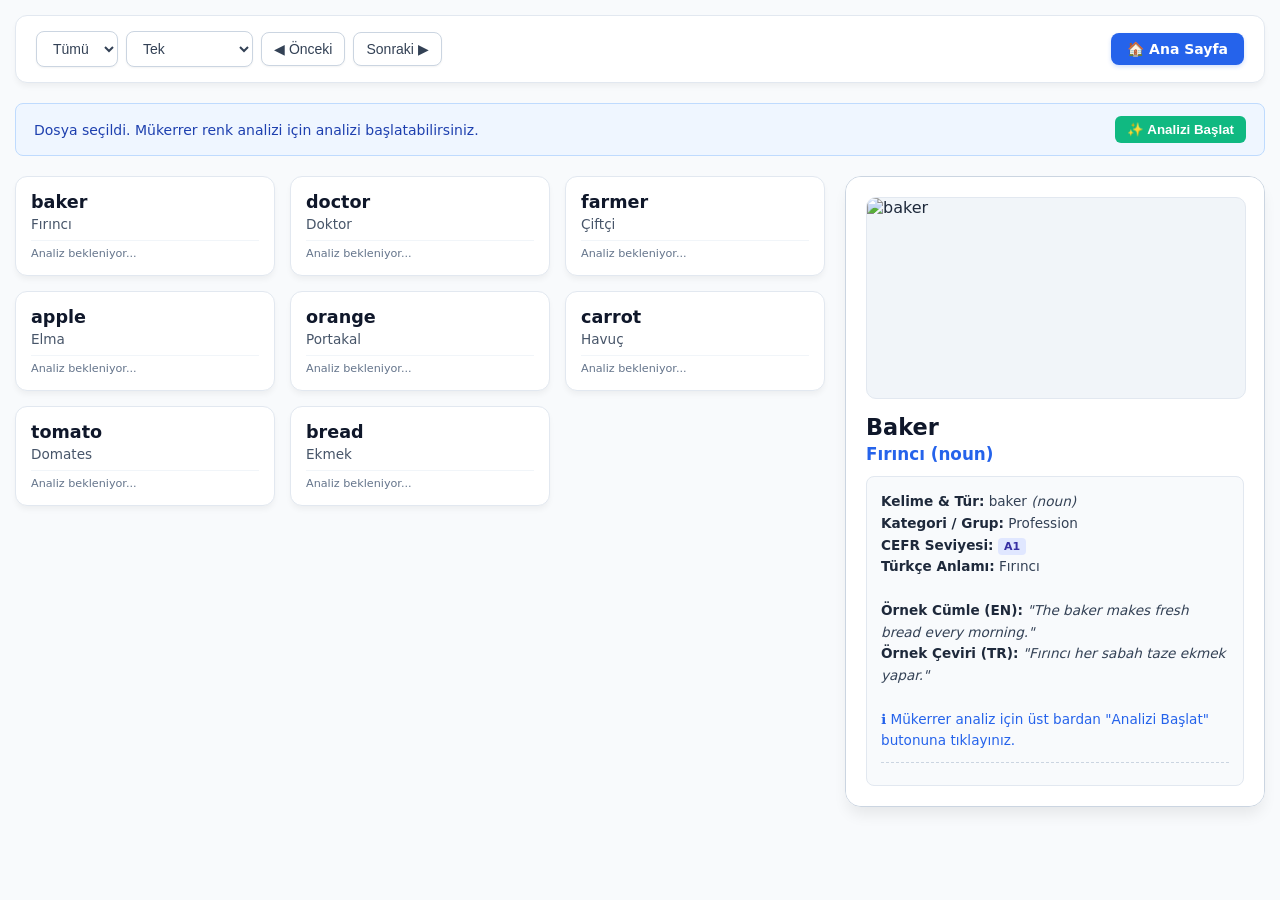
==== analiz.html @ 61b77012 "Update image loading and CEFR level comments" ====
<!DOCTYPE html>
<html lang="tr">
<head>
    <meta charset="UTF-8">
    <meta name="viewport" content="width=device-width, initial-scale=1.0">
    <title>Kelime Mükerrer Analizi - Tüm Seviyeler</title>
    <style>
        :root {
            --primary-color: #2563eb;
            --primary-hover: #1d4ed8;
            --bg-color: #f8fafc;
            --card-bg: #ffffff;
            --text-color: #1e293b;
            --duplicate-border: #ef4444;
            --duplicate-bg: #fef2f2;
            --info-bg: #eff6ff;
            --info-text: #1e40af;
        }
        
        body {
            font-family: system-ui, -apple-system, sans-serif;
            background-color: var(--bg-color);
            color: var(--text-color);
            margin: 0;
            padding: 15px;
        }

        .container {
            max-width: 1400px;
            margin: 0 auto;
        }

        header {
            background: var(--card-bg);
            border-radius: 12px;
            padding: 15px 20px;
            box-shadow: 0 4px 6px -1px rgba(0, 0, 0, 0.05);
            display: flex;
            justify-content: space-between;
            align-items: center;
            flex-wrap: wrap;
            gap: 12px;
            margin-bottom: 20px;
            border: 1px solid #e2e8f0;
        }

        .header-left {
            display: flex;
            align-items: center;
            gap: 8px;
            flex-wrap: wrap;
        }

        .app-select, .app-btn {
            background-color: #ffffff;
            border: 1px solid #cbd5e1;
            color: #334155;
            padding: 8px 12px;
            border-radius: 8px;
            font-weight: 500;
            font-size: 14px;
            outline: none;
            cursor: pointer;
            transition: all 0.2s;
            box-shadow: 0 1px 2px rgba(0,0,0,0.05);
        }

        .app-select:hover, .app-btn:hover {
            border-color: var(--primary-color);
            color: var(--primary-color);
        }

        .action-btn {
            background-color: #10b981;
            color: white;
            border: none;
            padding: 6px 12px;
            border-radius: 6px;
            font-weight: 600;
            cursor: pointer;
            transition: background 0.2s;
        }

        .action-btn:hover {
            background-color: #059669;
        }

        .home-btn {
            background-color: var(--primary-color);
            color: white;
            padding: 8px 16px;
            border-radius: 8px;
            text-decoration: none;
            font-weight: 600;
            font-size: 14px;
            display: inline-flex;
            align-items: center;
            gap: 6px;
            box-shadow: 0 2px 4px rgba(37, 99, 235, 0.2);
            transition: background 0.2s, transform 0.2s;
        }

        .home-btn:hover {
            background-color: var(--primary-hover);
            transform: translateY(-1px);
        }

        .info-bar {
            background: var(--info-bg);
            color: var(--info-text);
            padding: 12px 18px;
            border-radius: 8px;
            margin-bottom: 20px;
            font-size: 14px;
            font-weight: 500;
            display: flex;
            justify-content: space-between;
            align-items: center;
            flex-wrap: wrap;
            gap: 8px;
            border: 1px solid #bfdbfe;
        }

        .main-layout {
            display: grid;
            grid-template-columns: 1fr 420px;
            gap: 20px;
            align-items: start;
        }

        @media (max-width: 1024px) {
            .main-layout {
                grid-template-columns: 1fr;
            }
        }

        .cards-grid {
            display: grid;
            grid-template-columns: repeat(3, 1fr);
            gap: 15px;
        }

        @media (max-width: 768px) {
            .cards-grid {
                grid-template-columns: repeat(2, 1fr);
            }
        }

        @media (max-width: 480px) {
            .cards-grid {
                grid-template-columns: 1fr;
            }
        }

        .detail-sidebar {
            position: sticky;
            top: 20px;
            background: var(--card-bg);
            border: 1px solid #cbd5e1;
            border-radius: 16px;
            padding: 20px;
            box-shadow: 0 10px 15px -3px rgba(0, 0, 0, 0.08);
            max-height: calc(100vh - 40px);
            overflow-y: auto;
        }

        .detail-image-container {
            width: 100%;
            height: 200px;
            border-radius: 10px;
            overflow: hidden;
            background-color: #f1f5f9;
            margin-bottom: 15px;
            border: 1px solid #e2e8f0;
            display: flex;
            align-items: center;
            justify-content: center;
        }

        .detail-image-container img {
            width: 100%;
            height: 100%;
            object-fit: cover;
        }

        .detail-placeholder-text {
            color: #94a3b8;
            font-size: 0.9rem;
            text-align: center;
            padding: 10px;
        }

        .detail-title {
            font-size: 1.4rem;
            font-weight: 700;
            color: #0f172a;
            margin-bottom: 4px;
            text-transform: capitalize;
        }

        .detail-translation {
            font-size: 1.05rem;
            color: var(--primary-color);
            font-weight: 600;
            margin-bottom: 12px;
        }

        .detail-meta-box {
            background: #f8fafc;
            border: 1px solid #e2e8f0;
            border-radius: 8px;
            padding: 14px;
            font-size: 0.85rem;
            color: #334155;
            line-height: 1.6;
        }

        .detail-meta-box b {
            color: #1e293b;
        }

        .vocab-card {
            background: var(--card-bg);
            border-radius: 12px;
            padding: 15px;
            box-shadow: 0 4px 6px -1px rgba(0, 0, 0, 0.05);
            position: relative;
            transition: transform 0.2s, box-shadow 0.2s, border-color 0.2s;
            border: 1px solid #e2e8f0;
            cursor: pointer;
        }

        .vocab-card:hover {
            transform: translateY(-2px);
            box-shadow: 0 10px 15px -3px rgba(0, 0, 0, 0.08);
            border-color: var(--primary-color);
        }

        .vocab-card.active-card {
            border-color: var(--primary-color) !important;
            box-shadow: 0 0 0 3px rgba(37, 99, 235, 0.2);
        }

        .vocab-card.is-unique {
            border-color: #22c55e !important;
            background-color: #f0fdf4;
        }
        .vocab-card.is-unique .card-badge {
            background-color: #22c55e;
        }

        .vocab-card.is-first-repeat {
            border-color: var(--primary-color) !important;
            background-color: #eff6ff;
        }
        .vocab-card.is-first-repeat .card-badge {
            background-color: var(--primary-color);
        }

        .vocab-card.is-duplicate {
            border-color: var(--duplicate-border) !important;
            background-color: var(--duplicate-bg);
        }
        .vocab-card.is-duplicate .card-badge {
            background-color: var(--duplicate-border);
        }

        .card-badge {
            position: absolute;
            top: 10px;
            right: 10px;
            color: white;
            font-size: 9px;
            padding: 3px 6px;
            border-radius: 4px;
            font-weight: bold;
            letter-spacing: 0.5px;
        }

        .word-title {
            font-size: 1.1rem;
            font-weight: bold;
            margin-bottom: 4px;
            color: #0f172a;
        }

        .word-translation {
            color: #475569;
            margin-bottom: 8px;
            font-size: 0.85rem;
        }

        .word-meta {
            font-size: 0.7rem;
            color: #64748b;
            border-top: 1px solid #f1f5f9;
            padding-top: 6px;
            margin-top: 8px;
        }
    </style>
</head>
<body>
    <div class="container">
        <header>
            <div class="header-left">
                <select id="groupSelect" class="app-select" onchange="onGroupChange()">
                    <option value="all">Tümü</option>
                    <option value="a1">A1</option>
                    <option value="a2">A2</option>
                    <option value="b1">B1</option>
                    <option value="b2">B2</option>
                    <option value="c1">C1</option>
                    <option value="c2">C2</option>
                </select>

                <select id="fileSelect" class="app-select" onchange="onFileSelectChange(this.value)">
                    <option value="" disabled selected>Tek</option>
                </select>

                <button class="app-btn" onclick="navigateFile(-1)">◀ Önceki</button>
                <button class="app-btn" onclick="navigateFile(1)">Sonraki ▶</button>
            </div>
            <div>
                <a href="index.html" class="home-btn">🏠 Ana Sayfa</a>
            </div>
        </header>

        <div id="infoBar" class="info-bar">
            <span>Dosya seçildi. Mükerrer renk analizi için analizi başlatabilirsiniz.</span>
            <button class="action-btn" onclick="startGlobalAnalysis()">✨ Analizi Başlat</button>
        </div>

        <div class="main-layout">
            <div id="cardsContainer" class="cards-grid"></div>

            <div class="detail-sidebar" id="detailSidebar">
                <div class="detail-image-container" id="detailImageContainer">
                    <div class="detail-placeholder-text">Görsel yükleniyor...</div>
                </div>
                <div class="detail-title" id="detailTitle">Kelime Seçin</div>
                <div class="detail-translation" id="detailTranslation">Detay görmek için soldaki kartlardan birine tıklayın.</div>
                <div class="detail-meta-box" id="detailMetaBox">
                    Kelime ile ilgili detaylar ve dosya bilgileri burada görünecektir.
                </div>
            </div>
        </div>
    </div>

    <script>
        let globalWordMap = {};
        let allDaysFiles = [];
        let filteredFiles = [];
        let currentIndex = 0;
        let isAnalyzed = false;

        async function initApp() {
            try {
                allDaysFiles = [];
                const levelsConfig = [
                    { letter: 'a', level: 1 },
                    { letter: 'a', level: 2 },
                    { letter: 'b', level: 1 },
                    { letter: 'b', level: 2 },
                    { letter: 'c', level: 1 },
                    { letter: 'c', level: 2 }
                ];

                levelsConfig.forEach(cfg => {
                    for (let i = 0; i <= 50; i++) {
                        let groupNum = i < 10 ? '0' + i : '' + i;
                        let fileNum = cfg.level === 1 ? '1' + groupNum : '2' + groupNum;
                        allDaysFiles.push(`data/${cfg.letter}${fileNum}.json`);
                    }
                });

                filteredFiles = [...allDaysFiles];
                updateFileDropdown(filteredFiles);

                if (filteredFiles.length > 0) {
                    currentIndex = 0;
                    loadDayData(filteredFiles[0]);
                }
            } catch (error) {
                console.error("Başlangıç hatası:", error);
            }
        }

        async function startGlobalAnalysis() {
            const infoBar = document.getElementById('infoBar');
            infoBar.innerHTML = `<span>⏳ Tüm dosyalar taranıyor, lütfen bekleyin...</span>`;
            
            globalWordMap = {};
            let validFilesCount = 0;

            for (const file of allDaysFiles) {
                try {
                    const res = await fetch(file);
                    if (!res.ok) continue; 
                    
                    validFilesCount++;
                    const dayData = await res.json();
                    const wordsList = dayData.words || dayData.vocabulary || dayData;

                    if (Array.isArray(wordsList)) {
                        wordsList.forEach((item, index) => {
                            const wordKey = (item.word || item.term || "").trim().toLowerCase();
                            if (!wordKey) return;

                            if (!globalWordMap[wordKey]) {
                                globalWordMap[wordKey] = [];
                            }
                            globalWordMap[wordKey].push({ file: file, index: index, item: item });
                        });
                    }
                } catch (err) {}
            }

            isAnalyzed = true;
            infoBar.innerHTML = `
                <span>📁 Taranan Dosya: <b>${validFilesCount}</b> — <span style="color:#059669; font-weight:bold;">Mükerrer Analiz Tamamlandı</span></span>
                <button class="action-btn" onclick="startGlobalAnalysis()">✨ Tekrar Başlat</button>
            `;

            if (filteredFiles.length > 0) {
                loadDayData(filteredFiles[currentIndex]);
            }
        }

        function updateFileDropdown(files) {
            const select = document.getElementById('fileSelect');
            select.innerHTML = '<option value="" disabled selected>Tek</option>';

            files.forEach((file) => {
                const fileName = file.split('/').pop().replace('.json', '').toUpperCase();
                const option = document.createElement('option');
                option.value = file;
                option.textContent = `Dosya: ${fileName}`;
                select.appendChild(option);
            });
        }

        function onGroupChange() {
            const group = document.getElementById('groupSelect').value;
            
            if (group === 'all') {
                filteredFiles = [...allDaysFiles];
            } else {
                let targetLetter = group.charAt(0);
                let levelNum = group.charAt(1);
                
                filteredFiles = allDaysFiles.filter(file => {
                    const fileName = file.split('/').pop(); 
                    const isLetterMatch = fileName.startsWith(targetLetter);
                    const fileCode = fileName.replace('.json', ''); 
                    const isLevelMatch = levelNum === '1' ? fileCode[1] === '1' : fileCode[1] === '2';
                    return isLetterMatch && isLevelMatch;
                });
            }

            updateFileDropdown(filteredFiles);
            if (filteredFiles.length > 0) {
                currentIndex = 0;
                loadDayData(filteredFiles[0]);
            } else {
                document.getElementById('cardsContainer').innerHTML = `<p style="text-align:center; grid-column:1/-1; color:#64748b;">Bu grupta dosya bulunamadı.</p>`;
            }
        }

        function onFileSelectChange(file) {
            if (!file) return;
            currentIndex = filteredFiles.indexOf(file);
            loadDayData(file);
        }

        function navigateFile(direction) {
            if (filteredFiles.length === 0) return;
            currentIndex += direction;
            if (currentIndex < 0) currentIndex = filteredFiles.length - 1;
            if (currentIndex >= filteredFiles.length) currentIndex = 0;

            const targetFile = filteredFiles[currentIndex];
            document.getElementById('fileSelect').value = targetFile;
            loadDayData(targetFile);
        }

        async function loadDayData(file) {
            const container = document.getElementById('cardsContainer');
            container.innerHTML = '<p style="text-align:center; grid-column:1/-1; color:#64748b; padding: 20px;">Kelimeler yükleniyor...</p>';

            try {
                const res = await fetch(file);
                if (!res.ok) {
                    container.innerHTML = `<p style="text-align:center; grid-column:1/-1; color:#94a3b8; padding: 20px;">Bu dosya henüz oluşturulmamış veya boş.</p>`;
                    return;
                }

                const dayData = await res.json();
                const wordsList = dayData.words || dayData.vocabulary || dayData;

                container.innerHTML = '';

                if (Array.isArray(wordsList) && wordsList.length > 0) {
                    wordsList.forEach((item, index) => {
                        const card = createVocabCard(item, file, index);
                        container.appendChild(card);
                    });
                    
                    if (wordsList[0]) {
                        showWordDetail(wordsList[0], file, 0);
                    }
                } else {
                    container.innerHTML = `<p style="text-align:center; grid-column:1/-1; color:#64748b;">Bu dosyada kelime bulunamadı.</p>`;
                }
            } catch (err) {
                container.innerHTML = `<p style="text-align:center; grid-column:1/-1; color:#94a3b8; padding: 20px;">Bu dosya henüz oluşturulmamış.</p>`;
            }
        }

        function createVocabCard(item, currentFile, itemIndex) {
            const wordKey = (item.word || item.term || "").trim().toLowerCase();
            const appearances = globalWordMap[wordKey] || [];
            const count = appearances.length;
            
            let cardClass = '';
            let badgeText = '';

            if (!isAnalyzed || count === 0) {
                cardClass = '';
                badgeText = 'Normal';
            } else if (count === 1) {
                cardClass = 'is-unique';
                badgeText = 'Özgün';
            } else {
                const occurrenceObjIndex = appearances.findIndex(app => app.file === currentFile && app.index === itemIndex);
                const occurrenceIndex = occurrenceObjIndex !== -1 ? occurrenceObjIndex + 1 : 1;

                if (occurrenceIndex === 1) {
                    cardClass = 'is-first-repeat';
                    badgeText = '1. Geçiş';
                } else {
                    cardClass = 'is-duplicate';
                    badgeText = `${occurrenceIndex}. Geçiş`;
                }
            }

            const cardDiv = document.createElement('div');
            cardDiv.className = `vocab-card ${cardClass}`;
            cardDiv.onclick = () => {
                document.querySelectorAll('.vocab-card').forEach(c => c.classList.remove('active-card'));
                cardDiv.classList.add('active-card');
                showWordDetail(item, currentFile, itemIndex);
            };

            const wordText = item.word || item.term || '';
            const translationText = item.translation || item.meaning || item.turkish || '';
            const uniqueFiles = [...new Set(appearances.map(app => app.file))];

            cardDiv.innerHTML = `
                <div class="card-badge">${badgeText}</div>
                <div class="word-title">${wordText}</div>
                <div class="word-translation">${translationText}</div>
                <div class="word-meta">
                    ${isAnalyzed ? `Geçtiği Dosyalar (${uniqueFiles.length}): ${uniqueFiles.map(f => f.split('/').pop().replace('.json','')).join(', ')}` : 'Analiz bekleniyor...'}
                </div>
            `;

            return cardDiv;
        }

        function showWordDetail(item, currentFile, itemIndex) {
            const wordText = (item.word || item.term || '').trim();
            const wordKey = wordText.toLowerCase();
            const translationText = item.translation || item.meaning || item.turkish || '';
            const wordType = item.type || item.partOfSpeech || 'noun';
            
            // CEFR Seviyesi Çıkarımı
            let cefrLevel = item.level || item.cefr || '';
            if (!cefrLevel && currentFile) {
                const fileName = currentFile.split('/').pop().replace('.json', '').toLowerCase();
                if (fileName.length >= 2) {
                    cefrLevel = (fileName.charAt(0) + fileName.charAt(1)).toUpperCase();
                }
            }

            const category = item.category || item.group || item.topic || 'Genel Sözvarlığı';
            const collocatedVerbs = item.verbs || item.collocations || item.usableVerbs || item.relatedVerbs || [];

            document.getElementById('detailTitle').textContent = wordText;
            document.getElementById('detailTranslation').textContent = `${translationText} (${wordType})`;

            // WIKIPEDIA REST API İLE BİREBİR GERÇEK/ISABETLİ RESİM ÇEKME
            const imageContainer = document.getElementById('detailImageContainer');
            imageContainer.innerHTML = `<div class="detail-placeholder-text">🖼️ Görsel yükleniyor...</div>`;

            if (wordKey) {
                fetch(`https://en.wikipedia.org/api/rest_v1/page/summary/${encodeURIComponent(wordKey)}`)
                    .then(res => res.ok ? res.json() : null)
                    .then(wikiData => {
                        let finalImgUrl = '';
                        if (wikiData && wikiData.thumbnail && wikiData.thumbnail.source) {
                            finalImgUrl = wikiData.thumbnail.source;
                        } else if (wikiData && wikiData.originalimage && wikiData.originalimage.source) {
                            finalImgUrl = wikiData.originalimage.source;
                        } else {
                            finalImgUrl = `https://loremflickr.com/600/400/${encodeURIComponent(wordKey)}`;
                        }

                        imageContainer.innerHTML = `<img src="${finalImgUrl}" alt="${wordText}" onerror="this.onerror=null; this.src='https://loremflickr.com/600/400/${encodeURIComponent(wordKey)}';">`;
                    })
                    .catch(() => {
                        imageContainer.innerHTML = `<img src="https://loremflickr.com/600/400/${encodeURIComponent(wordKey)}" alt="${wordText}">`;
                    });
            }

            const appearances = globalWordMap[wordKey] || [];
            const uniqueFiles = [...new Set(appearances.map(app => app.file))];

            const exampleText = item.example_en || item.example || item.sentence || '';
            const trExampleText = item.example_tr || item.exampleTr || item.translationExample || '';

            let metaHtml = `<b>Kelime & Tür:</b> ${wordText} <i>(${wordType})</i><br>`;
            metaHtml += `<b>Kategori / Grup:</b> ${category}<br>`;
            metaHtml += `<b>CEFR Seviyesi:</b> <span style="background:#e0e7ff; color:#3730a3; padding:2px 6px; border-radius:4px; font-weight:bold; font-size:11px;">${cefrLevel}</span><br>`;
            metaHtml += `<b>Türkçe Anlamı:</b> ${translationText}<br>`;

            if (exampleText) {
                metaHtml += `<br><b>Örnek Cümle (EN):</b> <i>"${exampleText}"</i><br>`;
            }
            if (trExampleText) {
                metaHtml += `<b>Örnek Çeviri (TR):</b> <i>"${trExampleText}"</i><br>`;
            }

            if (Array.isArray(collocatedVerbs) && collocatedVerbs.length > 0) {
                metaHtml += `<br><b>İlişkili Fiiller:</b> ${collocatedVerbs.join(', ')}<br>`;
            } else if (typeof collocatedVerbs === 'string' && collocatedVerbs.trim() !== '') {
                metaHtml += `<br><b>İlişkili Fiiller:</b> ${collocatedVerbs}<br>`;
            }

            if (isAnalyzed) {
                metaHtml += `<br><b>Geçtiği Toplam Dosya Sayısı:</b> ${uniqueFiles.length}<br>`;
                metaHtml += `<b>Geçtiği Dosyalar:</b> ${uniqueFiles.map(f => f.split('/').pop().replace('.json','')).join(', ')}<br>`;
            } else {
                metaHtml += `<br><span style="color:#2563eb;">ℹ️ Mükerrer analiz için üst bardan "Analizi Başlat" butonuna tıklayınız.</span><br>`;
            }

            metaHtml += `<div id="apiExtraData" style="margin-top:10px; padding-top:8px; border-top:1px dashed #cbd5e1; font-size:0.85rem; color:#475569;">
                <i>⏳ Ses ve sözlük verileri yükleniyor...</i>
            </div>`;

            document.getElementById('detailMetaBox').innerHTML = metaHtml;

            // CANLI SÖZLÜK VE SES VERİSİ
            if (wordKey) {
                fetch(`https://api.dictionaryapi.dev/api/v2/entries/en/${encodeURIComponent(wordKey)}`)
                    .then(res => res.ok ? res.json() : null)
                    .then(data => {
                        const apiDiv = document.getElementById('apiExtraData');
                        if (!apiDiv) return;

                        if (data && data[0]) {
                            const entry = data[0];
                            let apiContent = '';

                            let audioUrl = '';
                            if (entry.phonetics) {
                                const aObj = entry.phonetics.find(p => p.audio && p.audio.trim() !== '');
                                if (aObj) audioUrl = aObj.audio;
                            }
                            const phoneticText = entry.phonetic || (entry.phonetics && entry.phonetics[0] ? entry.phonetics[0].text : '');

                            if (phoneticText || audioUrl) {
                                apiContent += `<b>Okunuş / Ses:</b> ${phoneticText || ''} `;
                                if (audioUrl) {
                                    apiContent += `<button onclick="new Audio('${audioUrl}').play()" style="padding:2px 6px; font-size:11px; cursor:pointer; border-radius:4px; border:1px solid #cbd5e1; background:#fff;">🔊 Dinle</button>`;
                                }
                                apiContent += `<br>`;
                            }

                            let synonyms = [], antonyms = [];
                            if (entry.meanings) {
                                entry.meanings.forEach(m => {
                                    if (m.synonyms) synonyms.push(...m.synonyms);
                                    if (m.antonyms) antonyms.push(...m.antonyms);
                                    if (m.definitions) {
                                        m.definitions.forEach(d => {
                                            if (d.synonyms) synonyms.push(...d.synonyms);
                                            if (d.antonyms) antonyms.push(...d.antonyms);
                                        });
                                    }
                                });
                            }

                            synonyms = [...new Set(synonyms)].slice(0, 4);
                            antonyms = [...new Set(antonyms)].slice(0, 4);

                            if (synonyms.length > 0) {
                                apiContent += `<b>Eş Anlamlılar:</b> ${synonyms.join(', ')}<br>`;
                            }
                            if (antonyms.length > 0) {
                                apiContent += `<b>Zıt Anlamlılar:</b> ${antonyms.join(', ')}<br>`;
                            }

                            apiDiv.innerHTML = apiContent || '';
                        } else {
                            apiDiv.innerHTML = '';
                        }
                    })
                    .catch(() => {
                        const apiDiv = document.getElementById('apiExtraData');
                        if (apiDiv) apiDiv.innerHTML = '';
                    });
            }
        }

        initApp();
    </script>
</body>
</html>
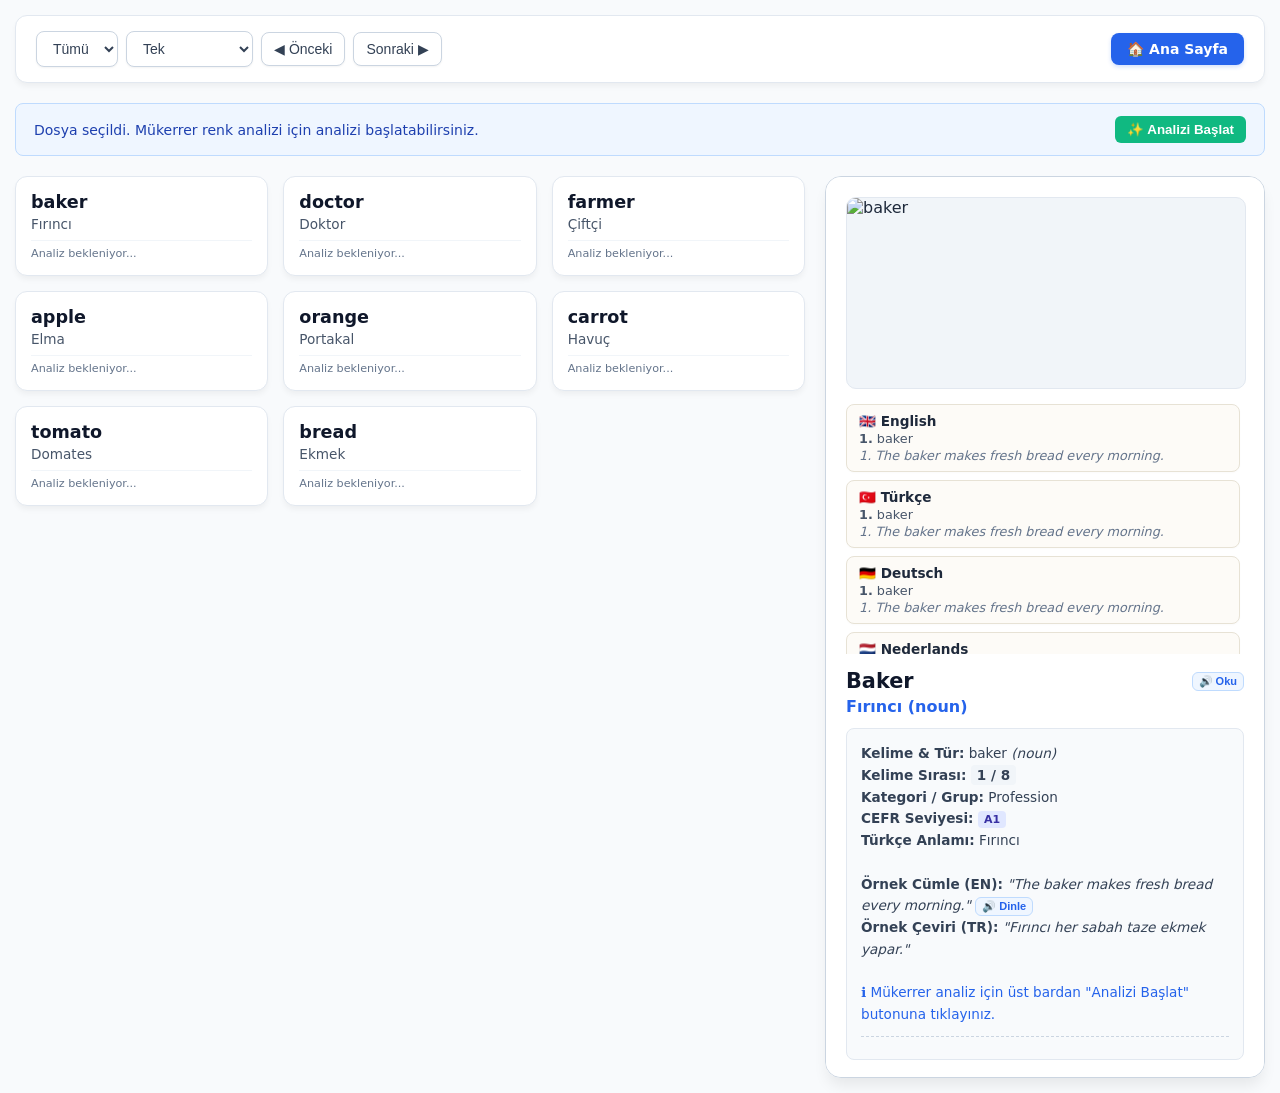
==== commit 29f0ffcb: "Enhance layout and add multi-language support Updated layout and added multi-language translation co" ====
--- a/analiz.html
+++ b/analiz.html
@@ -123,7 +123,7 @@
 
         .main-layout {
             display: grid;
-            grid-template-columns: 1fr 420px;
+            grid-template-columns: 1fr 440px;
             gap: 20px;
             align-items: start;
         }
@@ -166,7 +166,7 @@
 
         .detail-image-container {
             width: 100%;
-            height: 200px;
+            height: 190px;
             border-radius: 10px;
             overflow: hidden;
             background-color: #f1f5f9;
@@ -190,16 +190,53 @@
             padding: 10px;
         }
 
+        /* ÇOK DİLLİ ÇEVİRİ KUTULARI (İKİNCİ RESİM STİLİ) */
+        .multi-lang-container {
+            display: flex;
+            flex-direction: column;
+            gap: 8px;
+            margin-bottom: 15px;
+            max-height: 250px;
+            overflow-y: auto;
+            padding-right: 4px;
+        }
+
+        .lang-card {
+            background: #fdfbf7;
+            border: 1px solid #e7e2d5;
+            border-radius: 8px;
+            padding: 8px 12px;
+            font-size: 0.85rem;
+            box-shadow: 0 1px 2px rgba(0,0,0,0.02);
+        }
+
+        .lang-card-header {
+            font-weight: bold;
+            color: #1e293b;
+            margin-bottom: 2px;
+            display: flex;
+            align-items: center;
+            gap: 6px;
+        }
+
+        .lang-card-body {
+            color: #475569;
+            font-size: 0.8rem;
+        }
+
         .detail-title {
-            font-size: 1.4rem;
+            font-size: 1.3rem;
             font-weight: 700;
             color: #0f172a;
             margin-bottom: 4px;
             text-transform: capitalize;
+            display: flex;
+            align-items: center;
+            justify-content: space-between;
         }
 
         .detail-translation {
-            font-size: 1.05rem;
+            font-size: 1rem;
             color: var(--primary-color);
             font-weight: 600;
             margin-bottom: 12px;
@@ -215,8 +252,24 @@
             line-height: 1.6;
         }
 
-        .detail-meta-box b {
-            color: #1e293b;
+        .audio-btn {
+            background: #eff6ff;
+            border: 1px solid #bfdbfe;
+            color: #2563eb;
+            padding: 2px 6px;
+            border-radius: 6px;
+            font-size: 11px;
+            font-weight: 600;
+            cursor: pointer;
+            transition: all 0.2s;
+            display: inline-flex;
+            align-items: center;
+            gap: 4px;
+        }
+
+        .audio-btn:hover {
+            background: #2563eb;
+            color: white;
         }
 
         .vocab-card {
@@ -334,11 +387,22 @@
             <div id="cardsContainer" class="cards-grid"></div>
 
             <div class="detail-sidebar" id="detailSidebar">
+                <!-- 1. GÖRSEL KUTUSU -->
                 <div class="detail-image-container" id="detailImageContainer">
                     <div class="detail-placeholder-text">Görsel yükleniyor...</div>
                 </div>
-                <div class="detail-title" id="detailTitle">Kelime Seçin</div>
+
+                <!-- 2. ÇOK DİLLİ ÇEVİRİ KUTULARI (RESİM ALTI) -->
+                <div id="multiLangContainer" class="multi-lang-container">
+                    <div style="font-size:0.8rem; color:#94a3b8; text-align:center; padding: 10px;">Çok dilli çeviriler yükleniyor...</div>
+                </div>
+
+                <div class="detail-title">
+                    <span id="detailTitle">Kelime Seçin</span>
+                    <button id="detailTitleAudio" class="audio-btn" style="display:none;" onclick="speakText(currentSelectedWord)">🔊 Oku</button>
+                </div>
                 <div class="detail-translation" id="detailTranslation">Detay görmek için soldaki kartlardan birine tıklayın.</div>
+                
                 <div class="detail-meta-box" id="detailMetaBox">
                     Kelime ile ilgili detaylar ve dosya bilgileri burada görünecektir.
                 </div>
@@ -352,6 +416,38 @@
         let filteredFiles = [];
         let currentIndex = 0;
         let isAnalyzed = false;
+        let currentSelectedWord = "";
+
+        const TARGET_LANGS = [
+            { code: 'en', flag: '🇬🇧', name: 'English' },
+            { code: 'tr', flag: '🇹🇷', name: 'Türkçe' },
+            { code: 'de', flag: '🇩🇪', name: 'Deutsch' },
+            { code: 'nl', flag: '🇳🇱', name: 'Nederlands' },
+            { code: 'fr', flag: '🇫🇷', name: 'Français' },
+            { code: 'ru', flag: '🇷🇺', name: 'Русский' },
+            { code: 'ku', flag: '🏴', name: 'Kurdî' },
+            { code: 'ar', flag: '🇸🇦', name: 'العربية', rtl: true },
+            { code: 'es', flag: '🇪🇸', name: 'Español' },
+            { code: 'it', flag: '🇮🇹', name: 'Italiano' },
+            { code: 'pt', flag: '🇵🇹', name: 'Português' },
+            { code: 'ko', flag: '🇰🇷', name: '한국어' },
+            { code: 'ja', flag: '🇯🇵', name: '日本語' },
+            { code: 'zh', flag: '🇨🇳', name: '中文' },
+            { code: 'vi', flag: '🇻🇳', name: 'Tiếng Việt' }
+        ];
+
+        function speakText(text) {
+            if (!text) return;
+            if ('speechSynthesis' in window) {
+                window.speechSynthesis.cancel();
+                const utterance = new SpeechSynthesisUtterance(text);
+                utterance.lang = 'en-US';
+                utterance.rate = 0.9;
+                window.speechSynthesis.speak(utterance);
+            } else {
+                alert("Tarayıcınız seslendirme özelliğini desteklemiyor.");
+            }
+        }
 
         async function initApp() {
             try {
@@ -501,12 +597,12 @@
 
                 if (Array.isArray(wordsList) && wordsList.length > 0) {
                     wordsList.forEach((item, index) => {
-                        const card = createVocabCard(item, file, index);
+                        const card = createVocabCard(item, file, index, wordsList.length);
                         container.appendChild(card);
                     });
                     
                     if (wordsList[0]) {
-                        showWordDetail(wordsList[0], file, 0);
+                        showWordDetail(wordsList[0], file, 0, wordsList.length);
                     }
                 } else {
                     container.innerHTML = `<p style="text-align:center; grid-column:1/-1; color:#64748b;">Bu dosyada kelime bulunamadı.</p>`;
@@ -516,7 +612,7 @@
             }
         }
 
-        function createVocabCard(item, currentFile, itemIndex) {
+        function createVocabCard(item, currentFile, itemIndex, totalCount) {
             const wordKey = (item.word || item.term || "").trim().toLowerCase();
             const appearances = globalWordMap[wordKey] || [];
             const count = appearances.length;
@@ -548,7 +644,7 @@
             cardDiv.onclick = () => {
                 document.querySelectorAll('.vocab-card').forEach(c => c.classList.remove('active-card'));
                 cardDiv.classList.add('active-card');
-                showWordDetail(item, currentFile, itemIndex);
+                showWordDetail(item, currentFile, itemIndex, totalCount);
             };
 
             const wordText = item.word || item.term || '';
@@ -567,13 +663,58 @@
             return cardDiv;
         }
 
-        function showWordDetail(item, currentFile, itemIndex) {
+        // ÇOK DİLLİ DİNAMİK ÇEVİRİLERİ ÇEKME FONKSİYONU
+        async function loadMultiLangTranslations(word, sentence) {
+            const container = document.getElementById('multiLangContainer');
+            container.innerHTML = `<div style="font-size:0.8rem; color:#64748b; text-align:center; padding: 8px;">🌐 Çeviriler yükleniyor...</div>`;
+
+            let htmlContent = '';
+
+            for (let lang of TARGET_LANGS) {
+                let translatedWord = word;
+                let translatedSentence = sentence || '';
+
+                if (lang.code !== 'en') {
+                    try {
+                        let resWord = await fetch(`https://api.mymemory.translated.net/get?q=${encodeURIComponent(word)}&langpair=en|${lang.code}`);
+                        let dataWord = await resWord.json();
+                        if (dataWord && dataWord.responseData && dataWord.responseData.translatedText) {
+                            translatedWord = dataWord.responseData.translatedText;
+                        }
+
+                        if (sentence) {
+                            let resSent = await fetch(`https://api.mymemory.translated.net/get?q=${encodeURIComponent(sentence)}&langpair=en|${lang.code}`);
+                            let dataSent = await resSent.json();
+                            if (dataSent && dataSent.responseData && dataSent.responseData.translatedText) {
+                                translatedSentence = dataSent.responseData.translatedText;
+                            }
+                        }
+                    } catch (e) {
+                        // Çeviri başarısız olursa orijinal kelimeyi göster
+                    }
+                }
+
+                const dirAttr = lang.rtl ? 'dir="rtl"' : '';
+                htmlContent += `
+                    <div class="lang-card" ${dirAttr}>
+                        <div class="lang-card-header">${lang.flag} ${lang.name}</div>
+                        <div class="lang-card-body"><b>1.</b> ${translatedWord}</div>
+                        ${translatedSentence ? `<div class="lang-card-body" style="margin-top:2px; font-style:italic; color:#64748b;">1. ${translatedSentence}</div>` : ''}
+                    </div>
+                `;
+            }
+
+            container.innerHTML = htmlContent;
+        }
+
+        function showWordDetail(item, currentFile, itemIndex, totalCount) {
             const wordText = (item.word || item.term || '').trim();
             const wordKey = wordText.toLowerCase();
+            currentSelectedWord = wordText;
+
             const translationText = item.translation || item.meaning || item.turkish || '';
             const wordType = item.type || item.partOfSpeech || 'noun';
             
-            // CEFR Seviyesi Çıkarımı
             let cefrLevel = item.level || item.cefr || '';
             if (!cefrLevel && currentFile) {
                 const fileName = currentFile.split('/').pop().replace('.json', '').toLowerCase();
@@ -586,9 +727,10 @@
             const collocatedVerbs = item.verbs || item.collocations || item.usableVerbs || item.relatedVerbs || [];
 
             document.getElementById('detailTitle').textContent = wordText;
+            document.getElementById('detailTitleAudio').style.display = 'inline-flex';
             document.getElementById('detailTranslation').textContent = `${translationText} (${wordType})`;
 
-            // WIKIPEDIA REST API İLE BİREBİR GERÇEK/ISABETLİ RESİM ÇEKME
+            // WIKIPEDIA GÖRSELİ
             const imageContainer = document.getElementById('detailImageContainer');
             imageContainer.innerHTML = `<div class="detail-placeholder-text">🖼️ Görsel yükleniyor...</div>`;
 
@@ -612,19 +754,25 @@
                     });
             }
 
+            const exampleText = item.example_en || item.example || item.sentence || '';
+            const trExampleText = item.example_tr || item.exampleTr || item.translationExample || '';
+
+            // RESİM ALTI ÇOK DİLLİ ÇEVİRİLERİ TETİKLE
+            loadMultiLangTranslations(wordText, exampleText);
+
             const appearances = globalWordMap[wordKey] || [];
             const uniqueFiles = [...new Set(appearances.map(app => app.file))];
 
-            const exampleText = item.example_en || item.example || item.sentence || '';
-            const trExampleText = item.example_tr || item.exampleTr || item.translationExample || '';
-
             let metaHtml = `<b>Kelime & Tür:</b> ${wordText} <i>(${wordType})</i><br>`;
+            metaHtml += `<b>Kelime Sırası:</b> <span style="background:#f1f5f9; padding:2px 6px; border-radius:4px; font-weight:bold;">${itemIndex + 1} / ${totalCount || 10}</span><br>`;
             metaHtml += `<b>Kategori / Grup:</b> ${category}<br>`;
             metaHtml += `<b>CEFR Seviyesi:</b> <span style="background:#e0e7ff; color:#3730a3; padding:2px 6px; border-radius:4px; font-weight:bold; font-size:11px;">${cefrLevel}</span><br>`;
             metaHtml += `<b>Türkçe Anlamı:</b> ${translationText}<br>`;
 
             if (exampleText) {
-                metaHtml += `<br><b>Örnek Cümle (EN):</b> <i>"${exampleText}"</i><br>`;
+                const escapedSentence = exampleText.replace(/'/g, "\\'");
+                metaHtml += `<br><b>Örnek Cümle (EN):</b> <i>"${exampleText}"</i> `;
+                metaHtml += `<button class="audio-btn" onclick="speakText('${escapedSentence}')">🔊 Dinle</button><br>`;
             }
             if (trExampleText) {
                 metaHtml += `<b>Örnek Çeviri (TR):</b> <i>"${trExampleText}"</i><br>`;
@@ -644,12 +792,11 @@
             }
 
             metaHtml += `<div id="apiExtraData" style="margin-top:10px; padding-top:8px; border-top:1px dashed #cbd5e1; font-size:0.85rem; color:#475569;">
-                <i>⏳ Ses ve sözlük verileri yükleniyor...</i>
+                <i>⏳ Ek sözlük verileri yükleniyor...</i>
             </div>`;
 
             document.getElementById('detailMetaBox').innerHTML = metaHtml;
 
-            // CANLI SÖZLÜK VE SES VERİSİ
             if (wordKey) {
                 fetch(`https://api.dictionaryapi.dev/api/v2/entries/en/${encodeURIComponent(wordKey)}`)
                     .then(res => res.ok ? res.json() : null)
@@ -660,20 +807,10 @@
                         if (data && data[0]) {
                             const entry = data[0];
                             let apiContent = '';
-
-                            let audioUrl = '';
-                            if (entry.phonetics) {
-                                const aObj = entry.phonetics.find(p => p.audio && p.audio.trim() !== '');
-                                if (aObj) audioUrl = aObj.audio;
-                            }
                             const phoneticText = entry.phonetic || (entry.phonetics && entry.phonetics[0] ? entry.phonetics[0].text : '');
 
-                            if (phoneticText || audioUrl) {
-                                apiContent += `<b>Okunuş / Ses:</b> ${phoneticText || ''} `;
-                                if (audioUrl) {
-                                    apiContent += `<button onclick="new Audio('${audioUrl}').play()" style="padding:2px 6px; font-size:11px; cursor:pointer; border-radius:4px; border:1px solid #cbd5e1; background:#fff;">🔊 Dinle</button>`;
-                                }
-                                apiContent += `<br>`;
+                            if (phoneticText) {
+                                apiContent += `<b>Fonetik Okunuş:</b> ${phoneticText}<br>`;
                             }
 
                             let synonyms = [], antonyms = [];
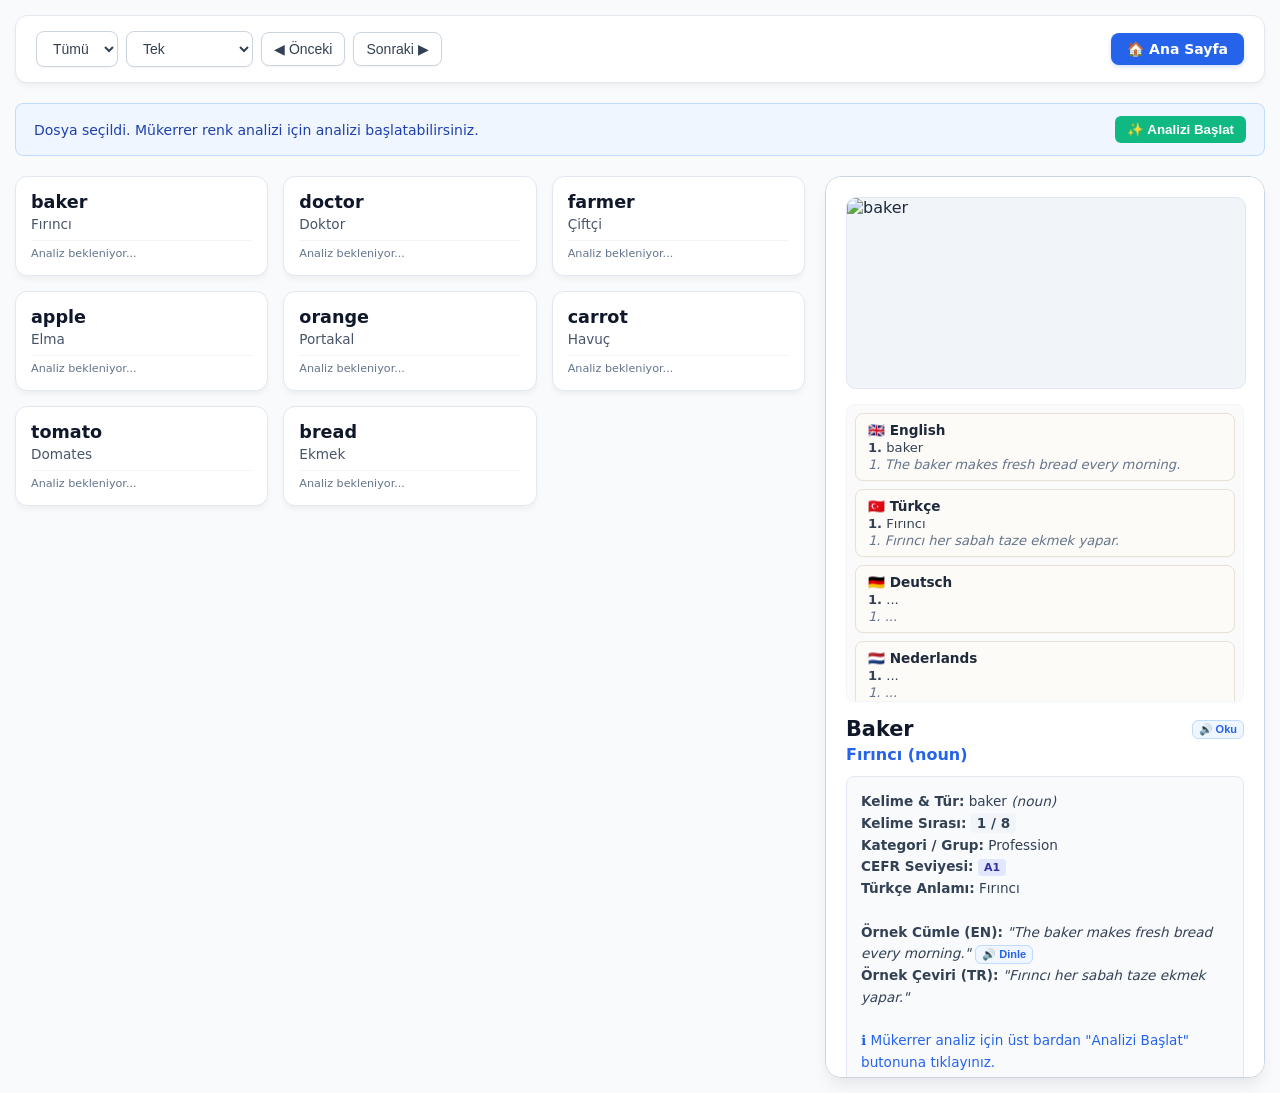
==== commit b545ccb6: "Refactor multi-language translation panel and styles" ====
--- a/analiz.html
+++ b/analiz.html
@@ -190,15 +190,19 @@
             padding: 10px;
         }
 
-        /* ÇOK DİLLİ ÇEVİRİ KUTULARI (İKİNCİ RESİM STİLİ) */
+        /* ÇOK DİLLİ ÇEVİRİ KUTULARI (2. RESİM FORMATI) */
         .multi-lang-container {
             display: flex;
             flex-direction: column;
             gap: 8px;
             margin-bottom: 15px;
-            max-height: 250px;
+            max-height: 280px;
             overflow-y: auto;
             padding-right: 4px;
+            border: 1px solid #f1f5f9;
+            padding: 8px;
+            border-radius: 8px;
+            background: #fafafa;
         }
 
         .lang-card {
@@ -220,8 +224,9 @@
         }
 
         .lang-card-body {
-            color: #475569;
-            font-size: 0.8rem;
+            color: #334155;
+            font-size: 0.82rem;
+            word-break: break-word;
         }
 
         .detail-title {
@@ -387,16 +392,15 @@
             <div id="cardsContainer" class="cards-grid"></div>
 
             <div class="detail-sidebar" id="detailSidebar">
-                <!-- 1. GÖRSEL KUTUSU -->
+                <!-- 1. RESİM -->
                 <div class="detail-image-container" id="detailImageContainer">
                     <div class="detail-placeholder-text">Görsel yükleniyor...</div>
                 </div>
 
-                <!-- 2. ÇOK DİLLİ ÇEVİRİ KUTULARI (RESİM ALTI) -->
-                <div id="multiLangContainer" class="multi-lang-container">
-                    <div style="font-size:0.8rem; color:#94a3b8; text-align:center; padding: 10px;">Çok dilli çeviriler yükleniyor...</div>
-                </div>
-
+                <!-- 2. RESMİN ALTINDAKİ ÇOK DİLLİ ÇEVİRİ PANELİ -->
+                <div id="multiLangContainer" class="multi-lang-container"></div>
+
+                <!-- 3. KELİME DETAYLARI -->
                 <div class="detail-title">
                     <span id="detailTitle">Kelime Seçin</span>
                     <button id="detailTitleAudio" class="audio-btn" style="display:none;" onclick="speakText(currentSelectedWord)">🔊 Oku</button>
@@ -404,7 +408,7 @@
                 <div class="detail-translation" id="detailTranslation">Detay görmek için soldaki kartlardan birine tıklayın.</div>
                 
                 <div class="detail-meta-box" id="detailMetaBox">
-                    Kelime ile ilgili detaylar ve dosya bilgileri burada görünecektir.
+                    Kelime ile ilgili detaylar burada görünecektir.
                 </div>
             </div>
         </div>
@@ -444,8 +448,6 @@
                 utterance.lang = 'en-US';
                 utterance.rate = 0.9;
                 window.speechSynthesis.speak(utterance);
-            } else {
-                alert("Tarayıcınız seslendirme özelliğini desteklemiyor.");
             }
         }
 
@@ -663,48 +665,56 @@
             return cardDiv;
         }
 
-        // ÇOK DİLLİ DİNAMİK ÇEVİRİLERİ ÇEKME FONKSİYONU
-        async function loadMultiLangTranslations(word, sentence) {
+        // DİNAMİK PARALEL ÇEVİRİ İŞLEMİ
+        function renderMultiLangPanel(word, sentence, turkishTranslation, trSentence) {
             const container = document.getElementById('multiLangContainer');
-            container.innerHTML = `<div style="font-size:0.8rem; color:#64748b; text-align:center; padding: 8px;">🌐 Çeviriler yükleniyor...</div>`;
-
-            let htmlContent = '';
-
-            for (let lang of TARGET_LANGS) {
-                let translatedWord = word;
-                let translatedSentence = sentence || '';
-
-                if (lang.code !== 'en') {
-                    try {
-                        let resWord = await fetch(`https://api.mymemory.translated.net/get?q=${encodeURIComponent(word)}&langpair=en|${lang.code}`);
-                        let dataWord = await resWord.json();
-                        if (dataWord && dataWord.responseData && dataWord.responseData.translatedText) {
-                            translatedWord = dataWord.responseData.translatedText;
+            container.innerHTML = '';
+
+            // Paneli anında doldur
+            TARGET_LANGS.forEach(lang => {
+                const card = document.createElement('div');
+                card.className = 'lang-card';
+                if (lang.rtl) card.setAttribute('dir', 'rtl');
+                card.id = `lang-card-${lang.code}`;
+
+                let defaultWord = (lang.code === 'en') ? word : (lang.code === 'tr' ? (turkishTranslation || word) : '...');
+                let defaultSentence = (lang.code === 'en') ? sentence : (lang.code === 'tr' ? (trSentence || sentence) : '...');
+
+                card.innerHTML = `
+                    <div class="lang-card-header">${lang.flag} ${lang.name}</div>
+                    <div class="lang-card-body" id="lang-word-${lang.code}"><b>1.</b> ${defaultWord}</div>
+                    ${sentence ? `<div class="lang-card-body" id="lang-sent-${lang.code}" style="margin-top:2px; font-style:italic; color:#64748b;">1. ${defaultSentence}</div>` : ''}
+                `;
+                container.appendChild(card);
+            });
+
+            // Arka planda dilleri tek tek paralel çevir (Kilitleme yapmaz)
+            TARGET_LANGS.forEach(async (lang) => {
+                if (lang.code === 'en') return;
+                if (lang.code === 'tr' && turkishTranslation) return;
+
+                try {
+                    // Kelime Çevirisi
+                    const resWord = await fetch(`https://api.mymemory.translated.net/get?q=${encodeURIComponent(word)}&langpair=en|${lang.code}`);
+                    const dataWord = await resWord.json();
+                    if (dataWord && dataWord.responseData && dataWord.responseData.translatedText) {
+                        const wordElem = document.getElementById(`lang-word-${lang.code}`);
+                        if (wordElem) wordElem.innerHTML = `<b>1.</b> ${dataWord.responseData.translatedText}`;
+                    }
+
+                    // Cümle Çevirisi
+                    if (sentence && !(lang.code === 'tr' && trSentence)) {
+                        const resSent = await fetch(`https://api.mymemory.translated.net/get?q=${encodeURIComponent(sentence)}&langpair=en|${lang.code}`);
+                        const dataSent = await resSent.json();
+                        if (dataSent && dataSent.responseData && dataSent.responseData.translatedText) {
+                            const sentElem = document.getElementById(`lang-sent-${lang.code}`);
+                            if (sentElem) sentElem.innerHTML = `1. ${dataSent.responseData.translatedText}`;
                         }
-
-                        if (sentence) {
-                            let resSent = await fetch(`https://api.mymemory.translated.net/get?q=${encodeURIComponent(sentence)}&langpair=en|${lang.code}`);
-                            let dataSent = await resSent.json();
-                            if (dataSent && dataSent.responseData && dataSent.responseData.translatedText) {
-                                translatedSentence = dataSent.responseData.translatedText;
-                            }
-                        }
-                    } catch (e) {
-                        // Çeviri başarısız olursa orijinal kelimeyi göster
                     }
+                } catch (e) {
+                    console.warn(`${lang.name} çevirisi alınamadı`);
                 }
-
-                const dirAttr = lang.rtl ? 'dir="rtl"' : '';
-                htmlContent += `
-                    <div class="lang-card" ${dirAttr}>
-                        <div class="lang-card-header">${lang.flag} ${lang.name}</div>
-                        <div class="lang-card-body"><b>1.</b> ${translatedWord}</div>
-                        ${translatedSentence ? `<div class="lang-card-body" style="margin-top:2px; font-style:italic; color:#64748b;">1. ${translatedSentence}</div>` : ''}
-                    </div>
-                `;
-            }
-
-            container.innerHTML = htmlContent;
+            });
         }
 
         function showWordDetail(item, currentFile, itemIndex, totalCount) {
@@ -757,8 +767,8 @@
             const exampleText = item.example_en || item.example || item.sentence || '';
             const trExampleText = item.example_tr || item.exampleTr || item.translationExample || '';
 
-            // RESİM ALTI ÇOK DİLLİ ÇEVİRİLERİ TETİKLE
-            loadMultiLangTranslations(wordText, exampleText);
+            // PANELİ ANINDA ÇAĞIR
+            renderMultiLangPanel(wordText, exampleText, translationText, trExampleText);
 
             const appearances = globalWordMap[wordKey] || [];
             const uniqueFiles = [...new Set(appearances.map(app => app.file))];
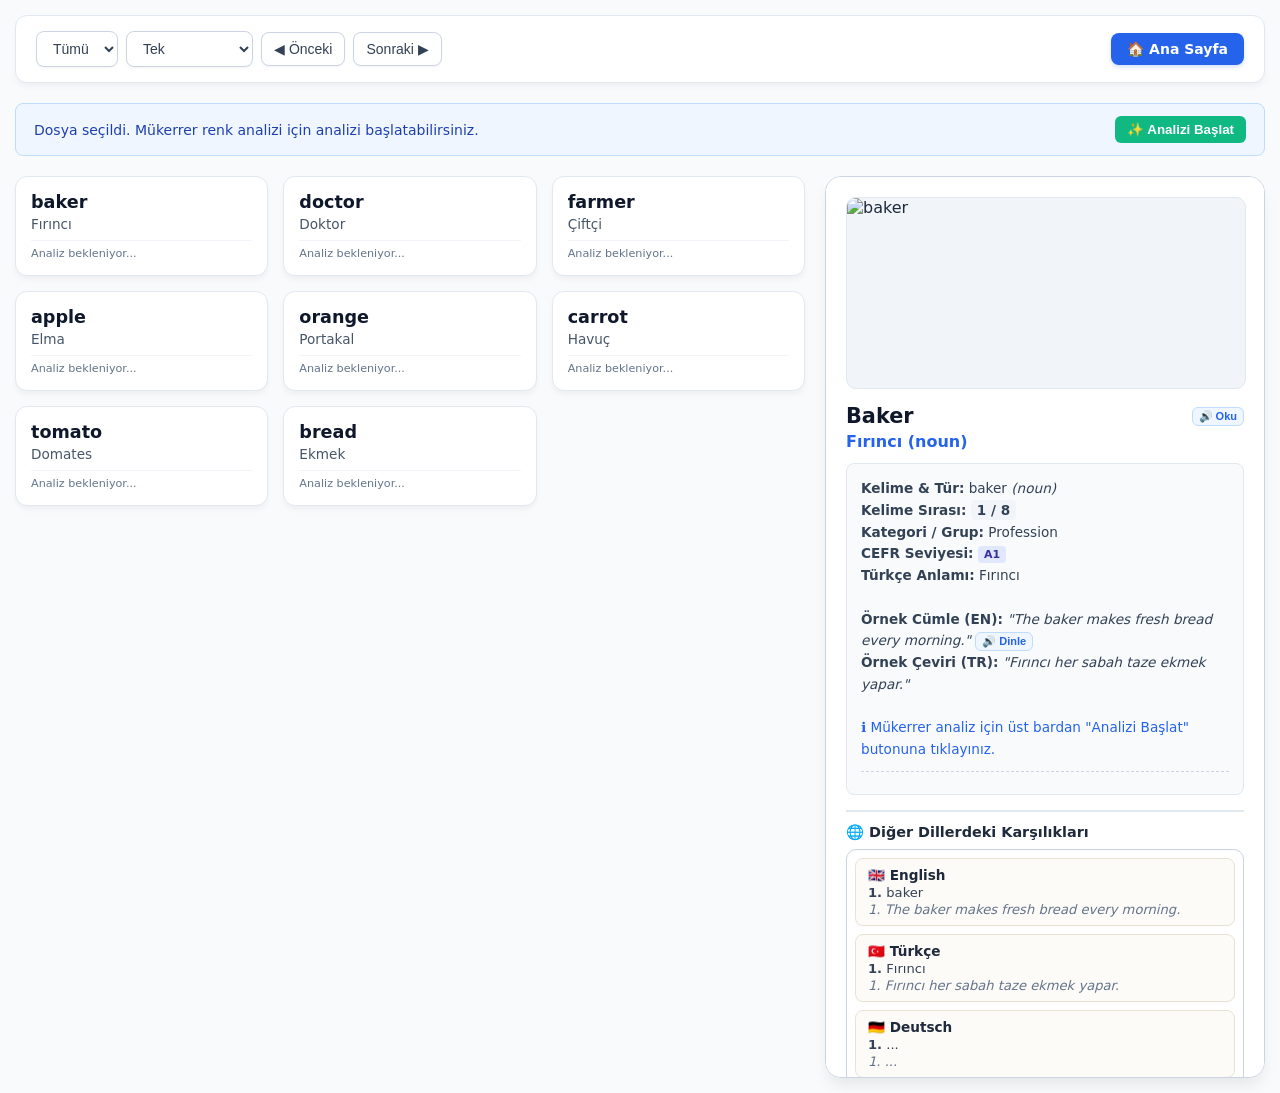
==== commit a64564d6: "Refactor multi-language translation section in analiz.html" ====
--- a/analiz.html
+++ b/analiz.html
@@ -190,45 +190,6 @@
             padding: 10px;
         }
 
-        /* ÇOK DİLLİ ÇEVİRİ KUTULARI (2. RESİM FORMATI) */
-        .multi-lang-container {
-            display: flex;
-            flex-direction: column;
-            gap: 8px;
-            margin-bottom: 15px;
-            max-height: 280px;
-            overflow-y: auto;
-            padding-right: 4px;
-            border: 1px solid #f1f5f9;
-            padding: 8px;
-            border-radius: 8px;
-            background: #fafafa;
-        }
-
-        .lang-card {
-            background: #fdfbf7;
-            border: 1px solid #e7e2d5;
-            border-radius: 8px;
-            padding: 8px 12px;
-            font-size: 0.85rem;
-            box-shadow: 0 1px 2px rgba(0,0,0,0.02);
-        }
-
-        .lang-card-header {
-            font-weight: bold;
-            color: #1e293b;
-            margin-bottom: 2px;
-            display: flex;
-            align-items: center;
-            gap: 6px;
-        }
-
-        .lang-card-body {
-            color: #334155;
-            font-size: 0.82rem;
-            word-break: break-word;
-        }
-
         .detail-title {
             font-size: 1.3rem;
             font-weight: 700;
@@ -255,6 +216,60 @@
             font-size: 0.85rem;
             color: #334155;
             line-height: 1.6;
+        }
+
+        /* DETAY PANELİNİN EN ALTINA EKLENEN HARİCİ ÇEVİRİ KUTUSU */
+        .multi-lang-section {
+            margin-top: 15px;
+            border-top: 2px solid #e2e8f0;
+            padding-top: 12px;
+        }
+
+        .multi-lang-title {
+            font-size: 0.9rem;
+            font-weight: 700;
+            color: #1e293b;
+            margin-bottom: 8px;
+            display: flex;
+            align-items: center;
+            gap: 6px;
+        }
+
+        .multi-lang-container {
+            display: flex;
+            flex-direction: column;
+            gap: 8px;
+            max-height: 280px;
+            overflow-y: auto;
+            padding: 8px;
+            border: 1px solid #cbd5e1;
+            border-radius: 10px;
+            background: #ffffff;
+            box-shadow: inset 0 1px 3px rgba(0,0,0,0.02);
+        }
+
+        .lang-card {
+            background: #fdfbf7;
+            border: 1px solid #e7e2d5;
+            border-radius: 8px;
+            padding: 8px 12px;
+            font-size: 0.85rem;
+            box-shadow: 0 1px 2px rgba(0,0,0,0.02);
+        }
+
+        .lang-card-header {
+            font-weight: bold;
+            color: #1e293b;
+            margin-bottom: 2px;
+            display: flex;
+            align-items: center;
+            gap: 6px;
+        }
+
+        .lang-card-body {
+            color: #334155;
+            font-size: 0.82rem;
+            word-break: break-word;
         }
 
         .audio-btn {
@@ -392,23 +407,27 @@
             <div id="cardsContainer" class="cards-grid"></div>
 
             <div class="detail-sidebar" id="detailSidebar">
-                <!-- 1. RESİM -->
+                <!-- 1. GÖRSEL -->
                 <div class="detail-image-container" id="detailImageContainer">
                     <div class="detail-placeholder-text">Görsel yükleniyor...</div>
                 </div>
 
-                <!-- 2. RESMİN ALTINDAKİ ÇOK DİLLİ ÇEVİRİ PANELİ -->
-                <div id="multiLangContainer" class="multi-lang-container"></div>
-
-                <!-- 3. KELİME DETAYLARI -->
+                <!-- 2. KELİME BAŞLIĞI VEYA ANLAMI -->
                 <div class="detail-title">
                     <span id="detailTitle">Kelime Seçin</span>
                     <button id="detailTitleAudio" class="audio-btn" style="display:none;" onclick="speakText(currentSelectedWord)">🔊 Oku</button>
                 </div>
                 <div class="detail-translation" id="detailTranslation">Detay görmek için soldaki kartlardan birine tıklayın.</div>
                 
+                <!-- 3. KELİME DETAYLARI, BİLGİLERİ VE API VERİLERİ (FONETİK, EŞ ANLAMLILAR VB.) -->
                 <div class="detail-meta-box" id="detailMetaBox">
                     Kelime ile ilgili detaylar burada görünecektir.
+                </div>
+
+                <!-- 4. EN ALTA EKLENEN AŞAĞI DOĞRU HARİCİ DİLLER KUTUSU -->
+                <div class="multi-lang-section">
+                    <div class="multi-lang-title">🌐 Diğer Dillerdeki Karşılıkları</div>
+                    <div id="multiLangContainer" class="multi-lang-container"></div>
                 </div>
             </div>
         </div>
@@ -665,17 +684,15 @@
             return cardDiv;
         }
 
-        // DİNAMİK PARALEL ÇEVİRİ İŞLEMİ
+        // EN ALTTA YER ALAN ÇOK DİLLİ ÇEVİRİ PANELİ
         function renderMultiLangPanel(word, sentence, turkishTranslation, trSentence) {
             const container = document.getElementById('multiLangContainer');
             container.innerHTML = '';
 
-            // Paneli anında doldur
             TARGET_LANGS.forEach(lang => {
                 const card = document.createElement('div');
                 card.className = 'lang-card';
                 if (lang.rtl) card.setAttribute('dir', 'rtl');
-                card.id = `lang-card-${lang.code}`;
 
                 let defaultWord = (lang.code === 'en') ? word : (lang.code === 'tr' ? (turkishTranslation || word) : '...');
                 let defaultSentence = (lang.code === 'en') ? sentence : (lang.code === 'tr' ? (trSentence || sentence) : '...');
@@ -688,13 +705,12 @@
                 container.appendChild(card);
             });
 
-            // Arka planda dilleri tek tek paralel çevir (Kilitleme yapmaz)
+            // Arka planda dilleri tek tek paralel çevir
             TARGET_LANGS.forEach(async (lang) => {
                 if (lang.code === 'en') return;
                 if (lang.code === 'tr' && turkishTranslation) return;
 
                 try {
-                    // Kelime Çevirisi
                     const resWord = await fetch(`https://api.mymemory.translated.net/get?q=${encodeURIComponent(word)}&langpair=en|${lang.code}`);
                     const dataWord = await resWord.json();
                     if (dataWord && dataWord.responseData && dataWord.responseData.translatedText) {
@@ -702,7 +718,6 @@
                         if (wordElem) wordElem.innerHTML = `<b>1.</b> ${dataWord.responseData.translatedText}`;
                     }
 
-                    // Cümle Çevirisi
                     if (sentence && !(lang.code === 'tr' && trSentence)) {
                         const resSent = await fetch(`https://api.mymemory.translated.net/get?q=${encodeURIComponent(sentence)}&langpair=en|${lang.code}`);
                         const dataSent = await resSent.json();
@@ -767,7 +782,7 @@
             const exampleText = item.example_en || item.example || item.sentence || '';
             const trExampleText = item.example_tr || item.exampleTr || item.translationExample || '';
 
-            // PANELİ ANINDA ÇAĞIR
+            // PANELİ EN ALTTTAKİ KUTU İÇİN ÇAĞIR
             renderMultiLangPanel(wordText, exampleText, translationText, trExampleText);
 
             const appearances = globalWordMap[wordKey] || [];
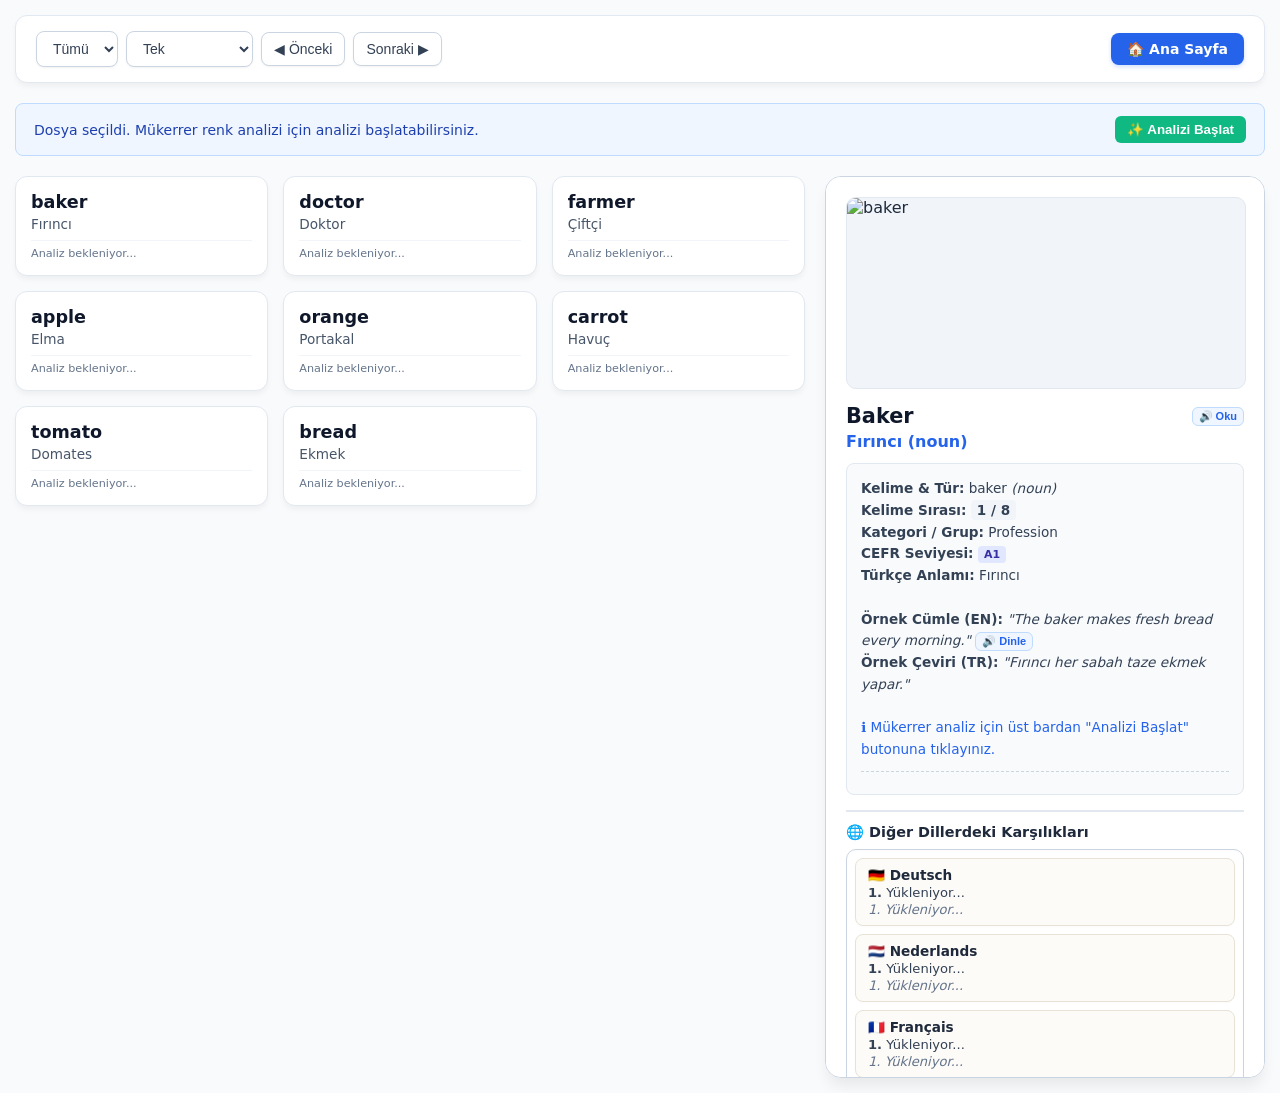
==== commit 2eacd119: "Remove Turkish and English translations from panel" ====
--- a/analiz.html
+++ b/analiz.html
@@ -218,7 +218,6 @@
             line-height: 1.6;
         }
 
-        /* DETAY PANELİNİN EN ALTINA EKLENEN HARİCİ ÇEVİRİ KUTUSU */
         .multi-lang-section {
             margin-top: 15px;
             border-top: 2px solid #e2e8f0;
@@ -407,24 +406,20 @@
             <div id="cardsContainer" class="cards-grid"></div>
 
             <div class="detail-sidebar" id="detailSidebar">
-                <!-- 1. GÖRSEL -->
                 <div class="detail-image-container" id="detailImageContainer">
                     <div class="detail-placeholder-text">Görsel yükleniyor...</div>
                 </div>
 
-                <!-- 2. KELİME BAŞLIĞI VEYA ANLAMI -->
                 <div class="detail-title">
                     <span id="detailTitle">Kelime Seçin</span>
                     <button id="detailTitleAudio" class="audio-btn" style="display:none;" onclick="speakText(currentSelectedWord)">🔊 Oku</button>
                 </div>
                 <div class="detail-translation" id="detailTranslation">Detay görmek için soldaki kartlardan birine tıklayın.</div>
                 
-                <!-- 3. KELİME DETAYLARI, BİLGİLERİ VE API VERİLERİ (FONETİK, EŞ ANLAMLILAR VB.) -->
                 <div class="detail-meta-box" id="detailMetaBox">
                     Kelime ile ilgili detaylar burada görünecektir.
                 </div>
 
-                <!-- 4. EN ALTA EKLENEN AŞAĞI DOĞRU HARİCİ DİLLER KUTUSU -->
                 <div class="multi-lang-section">
                     <div class="multi-lang-title">🌐 Diğer Dillerdeki Karşılıkları</div>
                     <div id="multiLangContainer" class="multi-lang-container"></div>
@@ -441,9 +436,8 @@
         let isAnalyzed = false;
         let currentSelectedWord = "";
 
+        // İNGİLİZCE VE TÜRKÇE KALDIRILDI
         const TARGET_LANGS = [
-            { code: 'en', flag: '🇬🇧', name: 'English' },
-            { code: 'tr', flag: '🇹🇷', name: 'Türkçe' },
             { code: 'de', flag: '🇩🇪', name: 'Deutsch' },
             { code: 'nl', flag: '🇳🇱', name: 'Nederlands' },
             { code: 'fr', flag: '🇫🇷', name: 'Français' },
@@ -684,8 +678,7 @@
             return cardDiv;
         }
 
-        // EN ALTTA YER ALAN ÇOK DİLLİ ÇEVİRİ PANELİ
-        function renderMultiLangPanel(word, sentence, turkishTranslation, trSentence) {
+        function renderMultiLangPanel(word, sentence) {
             const container = document.getElementById('multiLangContainer');
             container.innerHTML = '';
 
@@ -694,36 +687,52 @@
                 card.className = 'lang-card';
                 if (lang.rtl) card.setAttribute('dir', 'rtl');
 
-                let defaultWord = (lang.code === 'en') ? word : (lang.code === 'tr' ? (turkishTranslation || word) : '...');
-                let defaultSentence = (lang.code === 'en') ? sentence : (lang.code === 'tr' ? (trSentence || sentence) : '...');
-
                 card.innerHTML = `
                     <div class="lang-card-header">${lang.flag} ${lang.name}</div>
-                    <div class="lang-card-body" id="lang-word-${lang.code}"><b>1.</b> ${defaultWord}</div>
-                    ${sentence ? `<div class="lang-card-body" id="lang-sent-${lang.code}" style="margin-top:2px; font-style:italic; color:#64748b;">1. ${defaultSentence}</div>` : ''}
+                    <div class="lang-card-body" id="lang-word-${lang.code}"><b>1.</b> Yükleniyor...</div>
+                    ${sentence ? `<div class="lang-card-body" id="lang-sent-${lang.code}" style="margin-top:2px; font-style:italic; color:#64748b;">1. Yükleniyor...</div>` : ''}
                 `;
                 container.appendChild(card);
             });
 
-            // Arka planda dilleri tek tek paralel çevir
+            // GÜNLÜK KOTAYI 10.000 KELİMEYE ÇIKARAN E-POSTA PARAMETRESİ (&de=...) EKLENDİ
+            const userEmail = "app_vocab_user@gmail.com";
+
             TARGET_LANGS.forEach(async (lang) => {
-                if (lang.code === 'en') return;
-                if (lang.code === 'tr' && turkishTranslation) return;
-
                 try {
-                    const resWord = await fetch(`https://api.mymemory.translated.net/get?q=${encodeURIComponent(word)}&langpair=en|${lang.code}`);
+                    // Kelime Çevirisi
+                    const resWord = await fetch(`https://api.mymemory.translated.net/get?q=${encodeURIComponent(word)}&langpair=en|${lang.code}&de=${userEmail}`);
                     const dataWord = await resWord.json();
+                    
                     if (dataWord && dataWord.responseData && dataWord.responseData.translatedText) {
+                        const translatedWord = dataWord.responseData.translatedText;
                         const wordElem = document.getElementById(`lang-word-${lang.code}`);
-                        if (wordElem) wordElem.innerHTML = `<b>1.</b> ${dataWord.responseData.translatedText}`;
+                        
+                        if (wordElem) {
+                            if (!translatedWord.includes("MYMEMORY WARNING")) {
+                                wordElem.innerHTML = `<b>1.</b> ${translatedWord}`;
+                            } else {
+                                wordElem.innerHTML = `<b>1.</b> <i>Çeviri sınırı aşıldı</i>`;
+                            }
+                        }
                     }
 
-                    if (sentence && !(lang.code === 'tr' && trSentence)) {
-                        const resSent = await fetch(`https://api.mymemory.translated.net/get?q=${encodeURIComponent(sentence)}&langpair=en|${lang.code}`);
+                    // Örnek Cümle Çevirisi
+                    if (sentence) {
+                        const resSent = await fetch(`https://api.mymemory.translated.net/get?q=${encodeURIComponent(sentence)}&langpair=en|${lang.code}&de=${userEmail}`);
                         const dataSent = await resSent.json();
+                        
                         if (dataSent && dataSent.responseData && dataSent.responseData.translatedText) {
+                            const translatedSent = dataSent.responseData.translatedText;
                             const sentElem = document.getElementById(`lang-sent-${lang.code}`);
-                            if (sentElem) sentElem.innerHTML = `1. ${dataSent.responseData.translatedText}`;
+                            
+                            if (sentElem) {
+                                if (!translatedSent.includes("MYMEMORY WARNING")) {
+                                    sentElem.innerHTML = `1. ${translatedSent}`;
+                                } else {
+                                    sentElem.innerHTML = `1. <i>Çeviri sınırı aşıldı</i>`;
+                                }
+                            }
                         }
                     }
                 } catch (e) {
@@ -755,7 +764,6 @@
             document.getElementById('detailTitleAudio').style.display = 'inline-flex';
             document.getElementById('detailTranslation').textContent = `${translationText} (${wordType})`;
 
-            // WIKIPEDIA GÖRSELİ
             const imageContainer = document.getElementById('detailImageContainer');
             imageContainer.innerHTML = `<div class="detail-placeholder-text">🖼️ Görsel yükleniyor...</div>`;
 
@@ -782,8 +790,7 @@
             const exampleText = item.example_en || item.example || item.sentence || '';
             const trExampleText = item.example_tr || item.exampleTr || item.translationExample || '';
 
-            // PANELİ EN ALTTTAKİ KUTU İÇİN ÇAĞIR
-            renderMultiLangPanel(wordText, exampleText, translationText, trExampleText);
+            renderMultiLangPanel(wordText, exampleText);
 
             const appearances = globalWordMap[wordKey] || [];
             const uniqueFiles = [...new Set(appearances.map(app => app.file))];
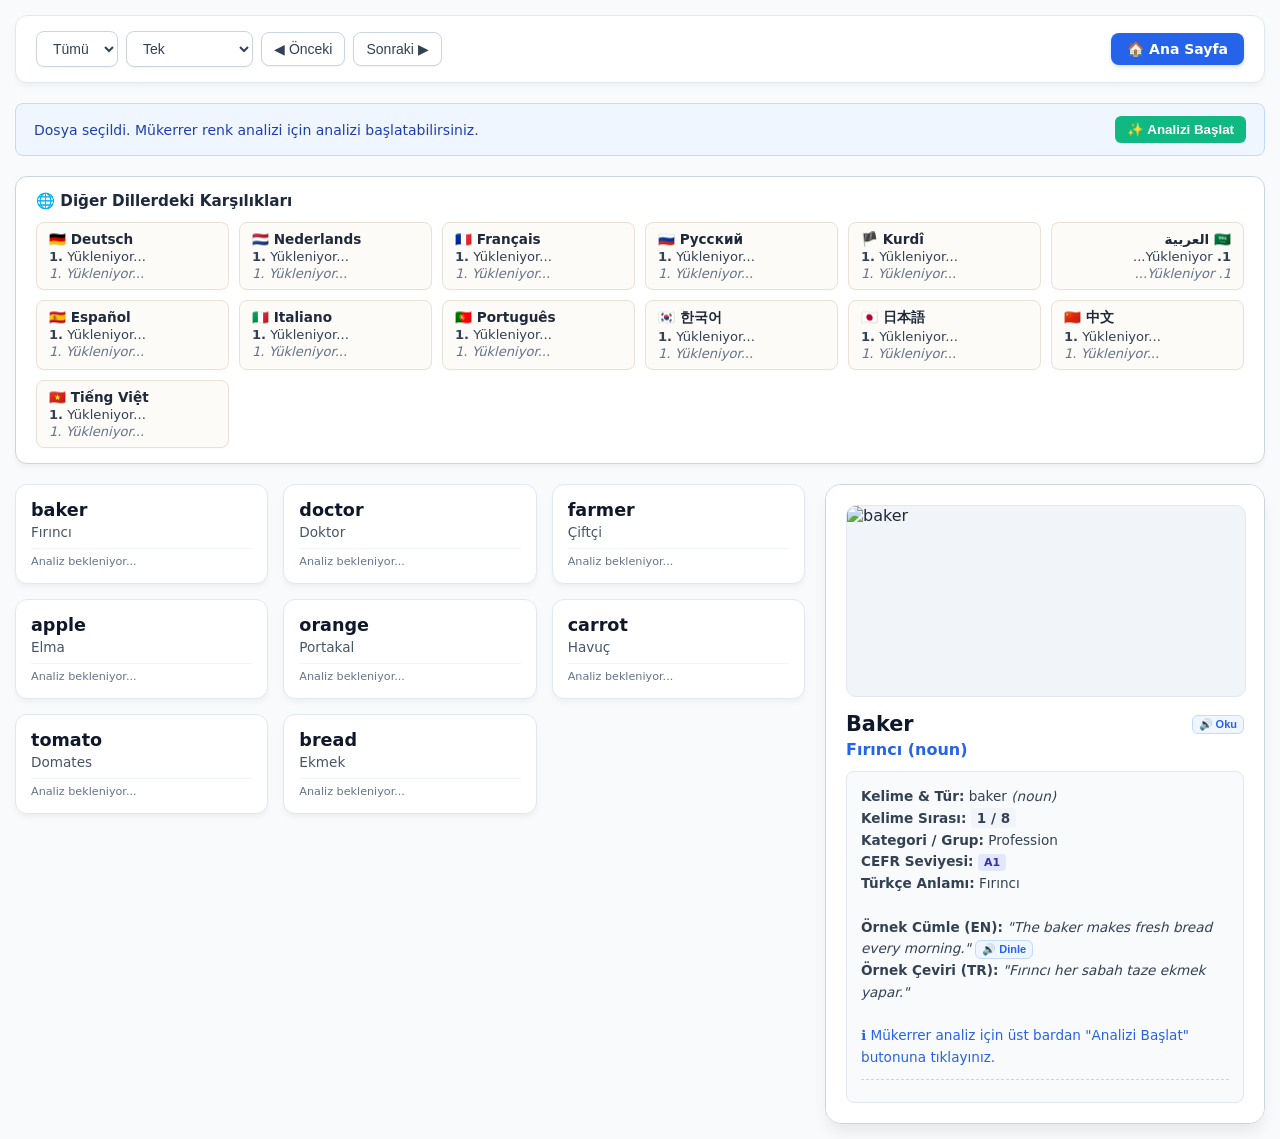
==== commit 628a9d3d: "Implement multi-language translation section Added a multi-language translation panel with styling a" ====
--- a/analiz.html
+++ b/analiz.html
@@ -121,6 +121,59 @@
             border: 1px solid #bfdbfe;
         }
 
+        /* TAM GENİŞLİK ÇOK DİLLİ ÇEVİRİ PANELİ */
+        .multi-lang-section {
+            background: var(--card-bg);
+            border: 1px solid #cbd5e1;
+            border-radius: 12px;
+            padding: 15px 20px;
+            margin-bottom: 20px;
+            box-shadow: 0 4px 6px -1px rgba(0, 0, 0, 0.05);
+        }
+
+        .multi-lang-title {
+            font-size: 0.95rem;
+            font-weight: 700;
+            color: #1e293b;
+            margin-bottom: 12px;
+            display: flex;
+            align-items: center;
+            gap: 6px;
+        }
+
+        .multi-lang-container {
+            display: grid;
+            grid-template-columns: repeat(auto-fill, minmax(180px, 1fr));
+            gap: 10px;
+            /* Kaydırma kaldırıldı, tüm kutular ekranda açılır */
+            max-height: none;
+            overflow: visible;
+        }
+
+        .lang-card {
+            background: #fdfbf7;
+            border: 1px solid #e7e2d5;
+            border-radius: 8px;
+            padding: 8px 12px;
+            font-size: 0.85rem;
+            box-shadow: 0 1px 2px rgba(0,0,0,0.02);
+        }
+
+        .lang-card-header {
+            font-weight: bold;
+            color: #1e293b;
+            margin-bottom: 2px;
+            display: flex;
+            align-items: center;
+            gap: 6px;
+        }
+
+        .lang-card-body {
+            color: #334155;
+            font-size: 0.82rem;
+            word-break: break-word;
+        }
+
         .main-layout {
             display: grid;
             grid-template-columns: 1fr 440px;
@@ -216,59 +269,6 @@
             font-size: 0.85rem;
             color: #334155;
             line-height: 1.6;
-        }
-
-        .multi-lang-section {
-            margin-top: 15px;
-            border-top: 2px solid #e2e8f0;
-            padding-top: 12px;
-        }
-
-        .multi-lang-title {
-            font-size: 0.9rem;
-            font-weight: 700;
-            color: #1e293b;
-            margin-bottom: 8px;
-            display: flex;
-            align-items: center;
-            gap: 6px;
-        }
-
-        .multi-lang-container {
-            display: flex;
-            flex-direction: column;
-            gap: 8px;
-            max-height: 280px;
-            overflow-y: auto;
-            padding: 8px;
-            border: 1px solid #cbd5e1;
-            border-radius: 10px;
-            background: #ffffff;
-            box-shadow: inset 0 1px 3px rgba(0,0,0,0.02);
-        }
-
-        .lang-card {
-            background: #fdfbf7;
-            border: 1px solid #e7e2d5;
-            border-radius: 8px;
-            padding: 8px 12px;
-            font-size: 0.85rem;
-            box-shadow: 0 1px 2px rgba(0,0,0,0.02);
-        }
-
-        .lang-card-header {
-            font-weight: bold;
-            color: #1e293b;
-            margin-bottom: 2px;
-            display: flex;
-            align-items: center;
-            gap: 6px;
-        }
-
-        .lang-card-body {
-            color: #334155;
-            font-size: 0.82rem;
-            word-break: break-word;
         }
 
         .audio-btn {
@@ -402,6 +402,12 @@
             <button class="action-btn" onclick="startGlobalAnalysis()">✨ Analizi Başlat</button>
         </div>
 
+        <!-- ÜSTTE YATAY TAM GENİŞLİK ÇEVİRİ PANENLİ -->
+        <div class="multi-lang-section">
+            <div class="multi-lang-title">🌐 Diğer Dillerdeki Karşılıkları</div>
+            <div id="multiLangContainer" class="multi-lang-container"></div>
+        </div>
+
         <div class="main-layout">
             <div id="cardsContainer" class="cards-grid"></div>
 
@@ -419,11 +425,6 @@
                 <div class="detail-meta-box" id="detailMetaBox">
                     Kelime ile ilgili detaylar burada görünecektir.
                 </div>
-
-                <div class="multi-lang-section">
-                    <div class="multi-lang-title">🌐 Diğer Dillerdeki Karşılıkları</div>
-                    <div id="multiLangContainer" class="multi-lang-container"></div>
-                </div>
             </div>
         </div>
     </div>
@@ -436,7 +437,6 @@
         let isAnalyzed = false;
         let currentSelectedWord = "";
 
-        // İNGİLİZCE VE TÜRKÇE KALDIRILDI
         const TARGET_LANGS = [
             { code: 'de', flag: '🇩🇪', name: 'Deutsch' },
             { code: 'nl', flag: '🇳🇱', name: 'Nederlands' },
@@ -695,12 +695,10 @@
                 container.appendChild(card);
             });
 
-            // GÜNLÜK KOTAYI 10.000 KELİMEYE ÇIKARAN E-POSTA PARAMETRESİ (&de=...) EKLENDİ
             const userEmail = "app_vocab_user@gmail.com";
 
             TARGET_LANGS.forEach(async (lang) => {
                 try {
-                    // Kelime Çevirisi
                     const resWord = await fetch(`https://api.mymemory.translated.net/get?q=${encodeURIComponent(word)}&langpair=en|${lang.code}&de=${userEmail}`);
                     const dataWord = await resWord.json();
                     
@@ -717,7 +715,6 @@
                         }
                     }
 
-                    // Örnek Cümle Çevirisi
                     if (sentence) {
                         const resSent = await fetch(`https://api.mymemory.translated.net/get?q=${encodeURIComponent(sentence)}&langpair=en|${lang.code}&de=${userEmail}`);
                         const dataSent = await resSent.json();
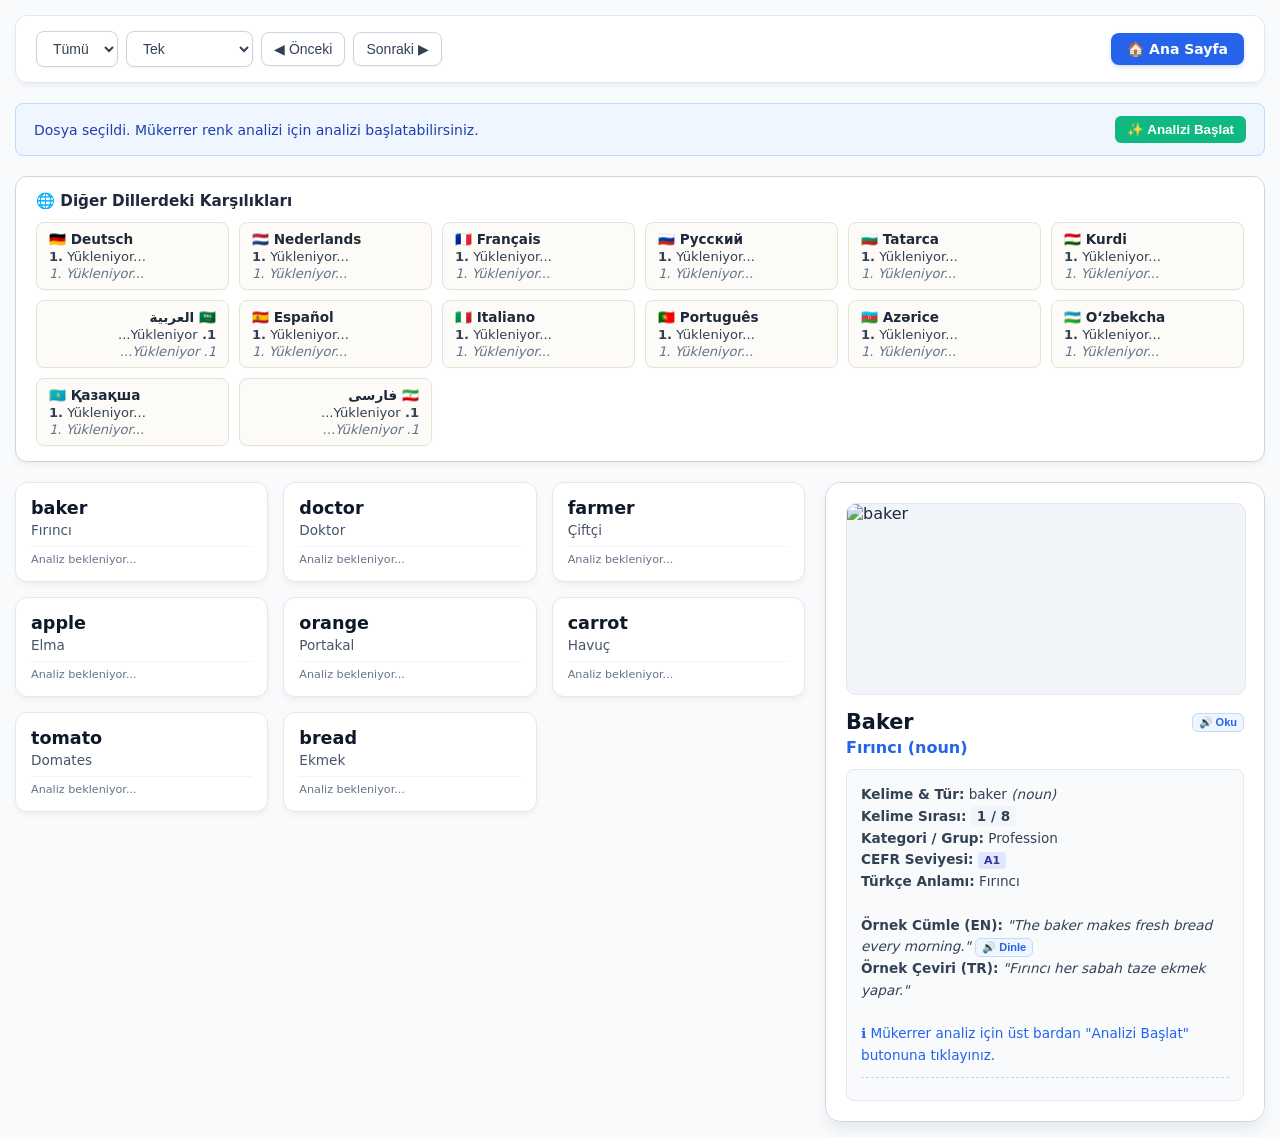
==== commit 6ff1052b: "Update language options in analiz.html" ====
--- a/analiz.html
+++ b/analiz.html
@@ -442,15 +442,17 @@
             { code: 'nl', flag: '🇳🇱', name: 'Nederlands' },
             { code: 'fr', flag: '🇫🇷', name: 'Français' },
             { code: 'ru', flag: '🇷🇺', name: 'Русский' },
-            { code: 'ku', flag: '🏴', name: 'Kurdî' },
+            { code: "tt", flag: "🇧🇬", name: "Tatarca" },
+            { code: "ku", flag: "🇹🇯", name: "Kurdi" },
             { code: 'ar', flag: '🇸🇦', name: 'العربية', rtl: true },
             { code: 'es', flag: '🇪🇸', name: 'Español' },
             { code: 'it', flag: '🇮🇹', name: 'Italiano' },
             { code: 'pt', flag: '🇵🇹', name: 'Português' },
-            { code: 'ko', flag: '🇰🇷', name: '한국어' },
-            { code: 'ja', flag: '🇯🇵', name: '日本語' },
-            { code: 'zh', flag: '🇨🇳', name: '中文' },
-            { code: 'vi', flag: '🇻🇳', name: 'Tiếng Việt' }
+            { code: 'az', flag: '🇦🇿', name: 'Azərice' },
+            { code: 'uz', flag: '🇺🇿', name: 'Oʻzbekcha' },
+            { code: 'kk', flag: '🇰🇿', name: 'Қазақша' },
+            { code: 'ar', flag: '🇮🇷', name: 'فارسی', rtl: true }
+            
         ];
 
         function speakText(text) {
